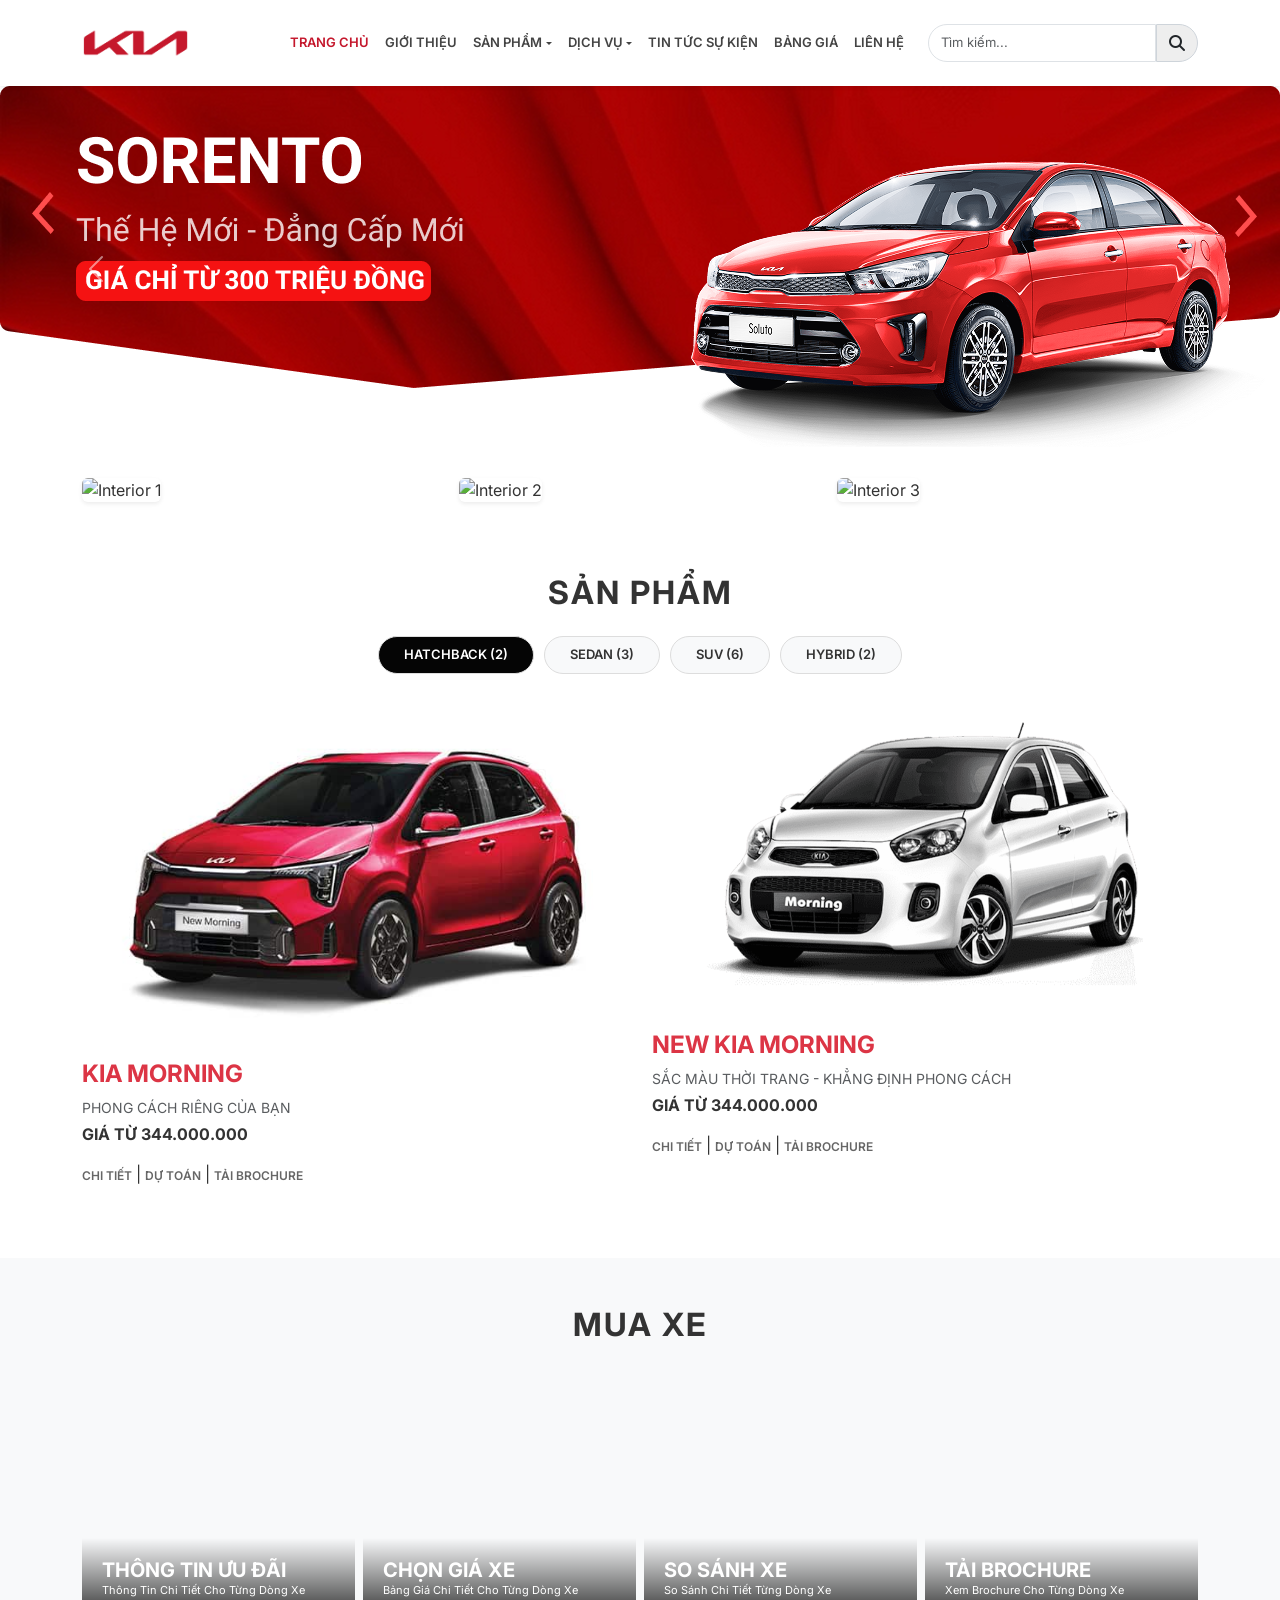
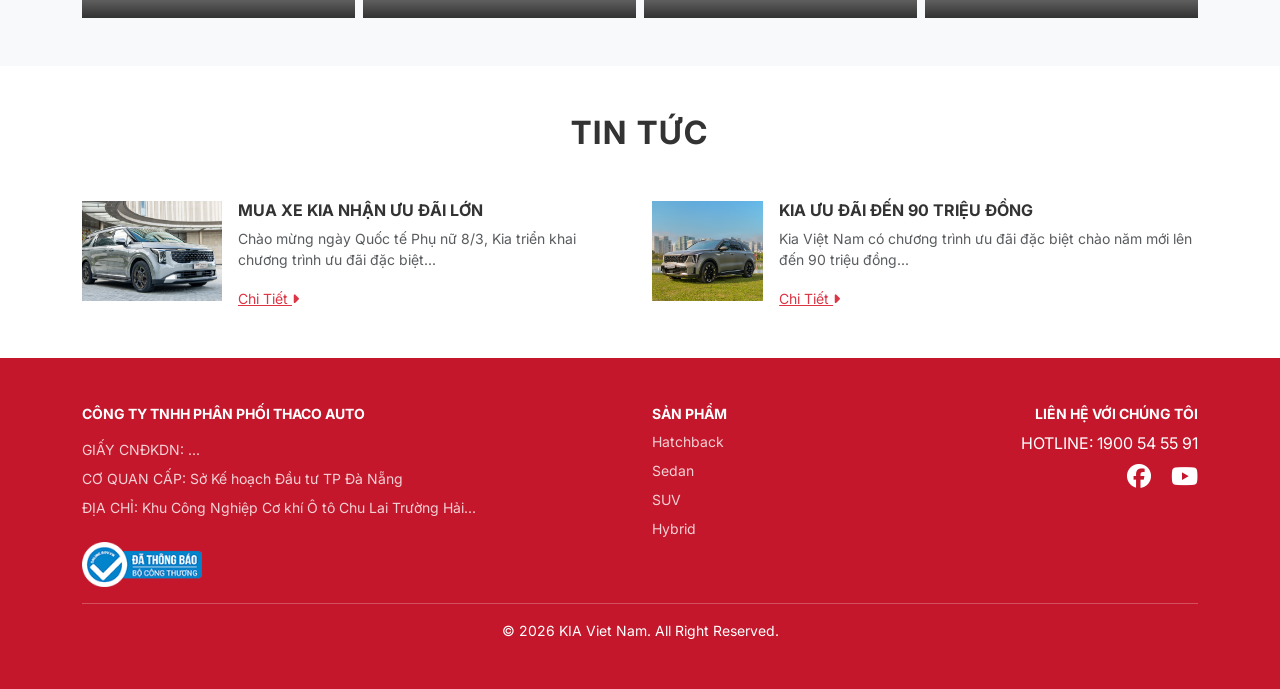
==== index.html @ 9da4e0af "Rename index5.html to index.html" ====
<!DOCTYPE html>
<html lang="vi">
<head>
    <meta charset="UTF-8">
    <meta name="viewport" content="width=device-width, initial-scale=1.0">
    <title>KIA Vietnam - Trang chủ</title>
    <link href="https://cdn.jsdelivr.net/npm/bootstrap@5.3.0/dist/css/bootstrap.min.css" rel="stylesheet">
    <link rel="stylesheet" href="https://cdnjs.cloudflare.com/ajax/libs/font-awesome/6.4.0/css/all.min.css">
    <link rel="stylesheet" href="style5.css">
</head>
<body>

    <nav class="navbar navbar-expand-lg navbar-light bg-white sticky-top shadow-sm">
        <div class="container">
            <a class="navbar-brand" href="#">
                <img src="images/KIA-Logo.png" alt="Kia Logo" height="60">
            </a>
            <button class="navbar-toggler" type="button" data-bs-toggle="collapse" data-bs-target="#navbarNav">
                <span class="navbar-toggler-icon"></span>
            </button>
            <div class="collapse navbar-collapse" id="navbarNav">
                <ul class="navbar-nav ms-auto mb-2 mb-lg-0 me-3">
                    <li class="nav-item"><a class="nav-link active" href="#">TRANG CHỦ</a></li>
                    <li class="nav-item"><a class="nav-link" href="#">GIỚI THIỆU</a></li>
                    <li class="nav-item dropdown">
                        <a class="nav-link dropdown-toggle" href="#" role="button" data-bs-toggle="dropdown">SẢN PHẨM</a>
                        <ul class="dropdown-menu">
                            <li><a class="dropdown-item" href="#">Hatchback</a></li>
                            <li><a class="dropdown-item" href="#">Sedan</a></li>
                            <li><a class="dropdown-item" href="#">SUV</a></li>
                        </ul>
                    </li>
                    <li class="nav-item dropdown">
                        <a class="nav-link dropdown-toggle" href="#" role="button" data-bs-toggle="dropdown">DỊCH VỤ</a>
                    </li>
                    <li class="nav-item"><a class="nav-link" href="#">TIN TỨC SỰ KIỆN</a></li>
                    <li class="nav-item"><a class="nav-link" href="#">BẢNG GIÁ</a></li>
                    <li class="nav-item"><a class="nav-link" href="#">LIÊN HỆ</a></li>
                </ul>
                <form class="d-flex search-box">
                    <input class="form-control" type="search" placeholder="Tìm kiếm...">
                    <button class="btn" type="submit"><i class="fas fa-search"></i></button>
                </form>
            </div>
        </div>
    </nav>

    <div id="carouselExampleAutoplaying" class="carousel slide" data-bs-ride="carousel">
  <div class="carousel-inner">
    <div class="carousel-item active">
      <img src="images/Hero_Section.png" class="d-block w-100" alt="...">
    </div>
    <div class="carousel-item">
      <img src="..." class="d-block w-100" alt="...">
    </div>
    <div class="carousel-item">
      <img src="..." class="d-block w-100" alt="...">
    </div>
  </div>
  <button class="carousel-control-prev" type="button" data-bs-target="#carouselExampleAutoplaying" data-bs-slide="prev">
    <span class="carousel-control-prev-icon" aria-hidden="true"></span>
    <span class="visually-hidden">Previous</span>
  </button>
  <button class="carousel-control-next" type="button" data-bs-target="#carouselExampleAutoplaying" data-bs-slide="next">
    <span class="carousel-control-next-icon" aria-hidden="true"></span>
    <span class="visually-hidden">Next</span>
  </button>
</div>

    <div class="container my-4">
        <div class="row g-3">
            <div class="col-md-4"><img src="https://images.unsplash.com/photo-1549317661-bd32c8ce0db2?auto=format&fit=crop&w=600&q=80" class="img-fluid rounded shadow-sm" alt="Interior 1"></div>
            <div class="col-md-4"><img src="https://images.unsplash.com/photo-1541899481282-d53bffe3c35d?auto=format&fit=crop&w=600&q=80" class="img-fluid rounded shadow-sm" alt="Interior 2"></div>
            <div class="col-md-4"><img src="https://images.unsplash.com/photo-1503376780353-7e6692767b70?auto=format&fit=crop&w=600&q=80" class="img-fluid rounded shadow-sm" alt="Interior 3"></div>
        </div>
    </div>

    <section class="container py-5 text-center">
        <h2 class="section-title mb-4">SẢN PHẨM</h2>
        <ul class="nav nav-pills justify-content-center mb-5" id="pills-tab">
            <li class="nav-item"><button class="nav-link active">HATCHBACK (2)</button></li>
            <li class="nav-item"><button class="nav-link">SEDAN (3)</button></li>
            <li class="nav-item"><button class="nav-link">SUV (6)</button></li>
            <li class="nav-item"><button class="nav-link">HYBRID (2)</button></li>
        </ul>

        <div class="row">
            <div class="col-md-6 mb-4 text-start">
                <div class="product-card">
                    <img src="images/kiado.jpg" class="img-fluid" alt="Kia Morning">
                    <h4 class="mt-3 text-danger fw-bold">KIA MORNING</h4>
                    <p class="text-muted small mb-1">PHONG CÁCH RIÊNG CỦA BẠN</p>
                    <p class="fw-bold">GIÁ TỪ 344.000.000</p>
                    <div class="product-links">
                        <a href="#">CHI TIẾT</a> | <a href="#">DỰ TOÁN</a> | <a href="#">TẢI BROCHURE</a>
                    </div>
                </div>
            </div>
            <div class="col-md-6 mb-4 text-start">
                <div class="product-card">
                    <img src="images/trang.png" class="img-fluid" alt="New Kia Morning">
                    <h4 class="mt-3 text-danger fw-bold">NEW KIA MORNING</h4>
                    <p class="text-muted small mb-1">SẮC MÀU THỜI TRANG - KHẲNG ĐỊNH PHONG CÁCH</p>
                    <p class="fw-bold">GIÁ TỪ 344.000.000</p>
                    <div class="product-links">
                        <a href="#">CHI TIẾT</a> | <a href="#">DỰ TOÁN</a> | <a href="#">TẢI BROCHURE</a>
                    </div>
                </div>
            </div>
        </div>
    </section>

    <section class="container-fluid px-0 py-5 bg-light">
        <div class="container">
            <h2 class="text-center mb-4 section-title">MUA XE</h2>
            <div class="row g-2">
                <div class="col-md-3">
                    <div class="tool-card" style="background-image: url('https://images.unsplash.com/photo-1562141989-c5c79ac8f576?auto=format&fit=crop&w=400&q=80');">
                        <div class="tool-overlay">
                            <h5>THÔNG TIN ƯU ĐÃI</h5>
                            <p>Thông Tin Chi Tiết Cho Từng Dòng Xe</p>
                        </div>
                    </div>
                </div>
                <div class="col-md-3">
                    <div class="tool-card" style="background-image: url('https://images.unsplash.com/photo-1492144534655-ae79c964c9d7?auto=format&fit=crop&w=400&q=80');">
                        <div class="tool-overlay">
                            <h5>CHỌN GIÁ XE</h5>
                            <p>Bảng Giá Chi Tiết Cho Từng Dòng Xe</p>
                        </div>
                    </div>
                </div>
                <div class="col-md-3">
                    <div class="tool-card" style="background-image: url('https://images.unsplash.com/photo-1533473359331-0135ef1b58bf?auto=format&fit=crop&w=400&q=80');">
                        <div class="tool-overlay">
                            <h5>SO SÁNH XE</h5>
                            <p>So Sánh Chi Tiết Từng Dòng Xe</p>
                        </div>
                    </div>
                </div>
                <div class="col-md-3">
                    <div class="tool-card" style="background-image: url('https://images.unsplash.com/photo-1552519507-da3b142c6e3d?auto=format&fit=crop&w=400&q=80');">
                        <div class="tool-overlay">
                            <h5>TẢI BROCHURE</h5>
                            <p>Xem Brochure Cho Từng Dòng Xe</p>
                        </div>
                    </div>
                </div>
            </div>
        </div>
    </section>

    <section class="container py-5">
        <h2 class="text-center mb-5 section-title">TIN TỨC</h2>
        <div class="row g-4">
            <div class="col-md-6">
                <div class="news-item d-flex">
                    <img src="images/tt1.jpg" alt="News">
                    <div class="ms-3">
                        <h6 class="fw-bold">MUA XE KIA NHẬN ƯU ĐÃI LỚN</h6>
                        <p class="small text-muted">Chào mừng ngày Quốc tế Phụ nữ 8/3, Kia triển khai chương trình ưu đãi đặc biệt...</p>
                        <a href="#" class="text-danger small">Chi Tiết <i class="fas fa-caret-right"></i></a>
                    </div>
                    
                </div>
            </div>
            <div class="col-md-6">
                <div class="news-item d-flex">
                    <img src="images/tt2.jpg" alt="News">
                    <div class="ms-3">
                        <h6 class="fw-bold">KIA ƯU ĐÃI ĐẾN 90 TRIỆU ĐỒNG</h6>
                        <p class="small text-muted">Kia Việt Nam có chương trình ưu đãi đặc biệt chào năm mới lên đến 90 triệu đồng...</p>
                        <a href="#" class="text-danger small">Chi Tiết <i class="fas fa-caret-right"></i></a>
                    </div>
                </div>
            </div>
        </div>
    </section>

    <footer class="kia-footer text-white py-5">
        <div class="container">
            <div class="row">
                <div class="col-md-6">
                    <h6 class="fw-bold">CÔNG TY TNHH PHÂN PHỐI THACO AUTO</h6>
                    <ul class="list-unstyled small text-light mt-3">
                        <li>GIẤY CNĐKDN: ...</li>
                        <li>CƠ QUAN CẤP: Sở Kế hoạch Đầu tư TP Đà Nẵng</li>
                        <li>ĐỊA CHỈ: Khu Công Nghiệp Cơ khí Ô tô Chu Lai Trường Hải...</li>
                    </ul>
                    <img src="images/bct.png" width="120" class="mt-2">
                </div>
                <div class="col-md-2">
                    <h6 class="fw-bold">SẢN PHẨM</h6>
                    <ul class="list-unstyled small">
                        <li>Hatchback</li>
                        <li>Sedan</li>
                        <li>SUV</li>
                        <li>Hybrid</li>
                    </ul>
                </div>
                <div class="col-md-4 text-md-end">
                    <h6 class="fw-bold">LIÊN HỆ VỚI CHÚNG TÔI</h6>
                    <p class="mb-1">HOTLINE: 1900 54 55 91</p>
                    <div class="social-icons">
                        <a href="#" class="text-white me-3 fs-4"><i class="fab fa-facebook"></i></a>
                        <a href="#" class="text-white fs-4"><i class="fab fa-youtube"></i></a>
                    </div>
                </div>
            </div>
            <hr>
            <p class="text-center small mb-0">© 2026 KIA Viet Nam. All Right Reserved.</p>
        </div>
    </footer>

    <script src="https://cdn.jsdelivr.net/npm/bootstrap@5.3.0/dist/js/bootstrap.bundle.min.js"></script>
</body>
</html>
---- style5.css ----
/* Google Font Fallback */
@import url('https://fonts.googleapis.com/css2?family=Inter:wght@300;400;600;700&display=swap');

:root {
    --kia-red: #C4172C;
    --kia-dark: #050505;
}

body {
    font-family: 'Inter', sans-serif;
    color: #333;
}

/* Navbar */
.nav-link {
    font-size: 13px;
    font-weight: 600;
    color: #444 !important;
}

.nav-link.active {
    color: var(--kia-red) !important;
}

.dropdown-toggle::after {
    border-top: .3em solid;
    vertical-align: middle;
}

.search-box .form-control {
    border-radius: 20px 0 0 20px;
    font-size: 13px;
}

.search-box .btn {
    border-radius: 0 20px 20px 0;
    background: #eee;
    border: 1px solid #ced4da;
}

/* Hero Section */
.hero-banner {
    height: 500px;
    background-size: cover;
    background-position: center;
}

.hero-text-box {
    position: absolute;
    top: 50px;
    left: 0;
    color: white;
}

.hero-text-box h1 {
    font-size: 4rem;
    font-weight: 800;
    margin-bottom: 0;
}

.hero-text-box p {
    font-size: 1.5rem;
    font-weight: 300;
}

.price-tag {
    background: var(--kia-red);
    display: inline-block;
    padding: 10px 25px;
    font-weight: bold;
    border-radius: 5px;
    margin-top: 15px;
}

/* Section Titles */
.section-title {
    font-weight: 700;
    letter-spacing: 2px;
}

/* Tabs */
.nav-pills .nav-link {
    border-radius: 50px;
    background: #f8f9fa;
    margin: 0 5px;
    color: #333 !important;
    border: 1px solid #ddd;
    padding: 8px 25px;
}

.nav-pills .nav-link.active {
    background-color: var(--kia-dark) !important;
    color: white !important;
}

/* Product Cards */
.product-card {
    transition: transform 0.3s;
}

.product-card:hover {
    transform: translateY(-5px);
}

.product-links a {
    text-decoration: none;
    color: #666;
    font-size: 12px;
    font-weight: 600;
}

.product-links a:hover {
    color: var(--kia-red);
}

/* Tool Cards (Mua Xe) */
.tool-card {
    height: 250px;
    background-size: cover;
    background-position: center;
    position: relative;
    overflow: hidden;
}

.tool-overlay {
    position: absolute;
    bottom: 0;
    left: 0;
    width: 100%;
    padding: 20px;
    background: linear-gradient(transparent, rgba(0,0,0,0.8));
    color: white;
}

.tool-overlay h5 {
    font-weight: bold;
    margin-bottom: 0;
}

.tool-overlay p {
    font-size: 11px;
    margin-bottom: 0;
}

/* News Section */
.news-item img {
    width: 140px;
    height: 100px;
    object-fit: cover;
}

/* Footer */
.kia-footer {
    background-color: var(--kia-red);
}

.kia-footer h6 {
    font-size: 14px;
}

.kia-footer ul li {
    margin-bottom: 8px;
    color: rgba(255,255,255,0.8);
}
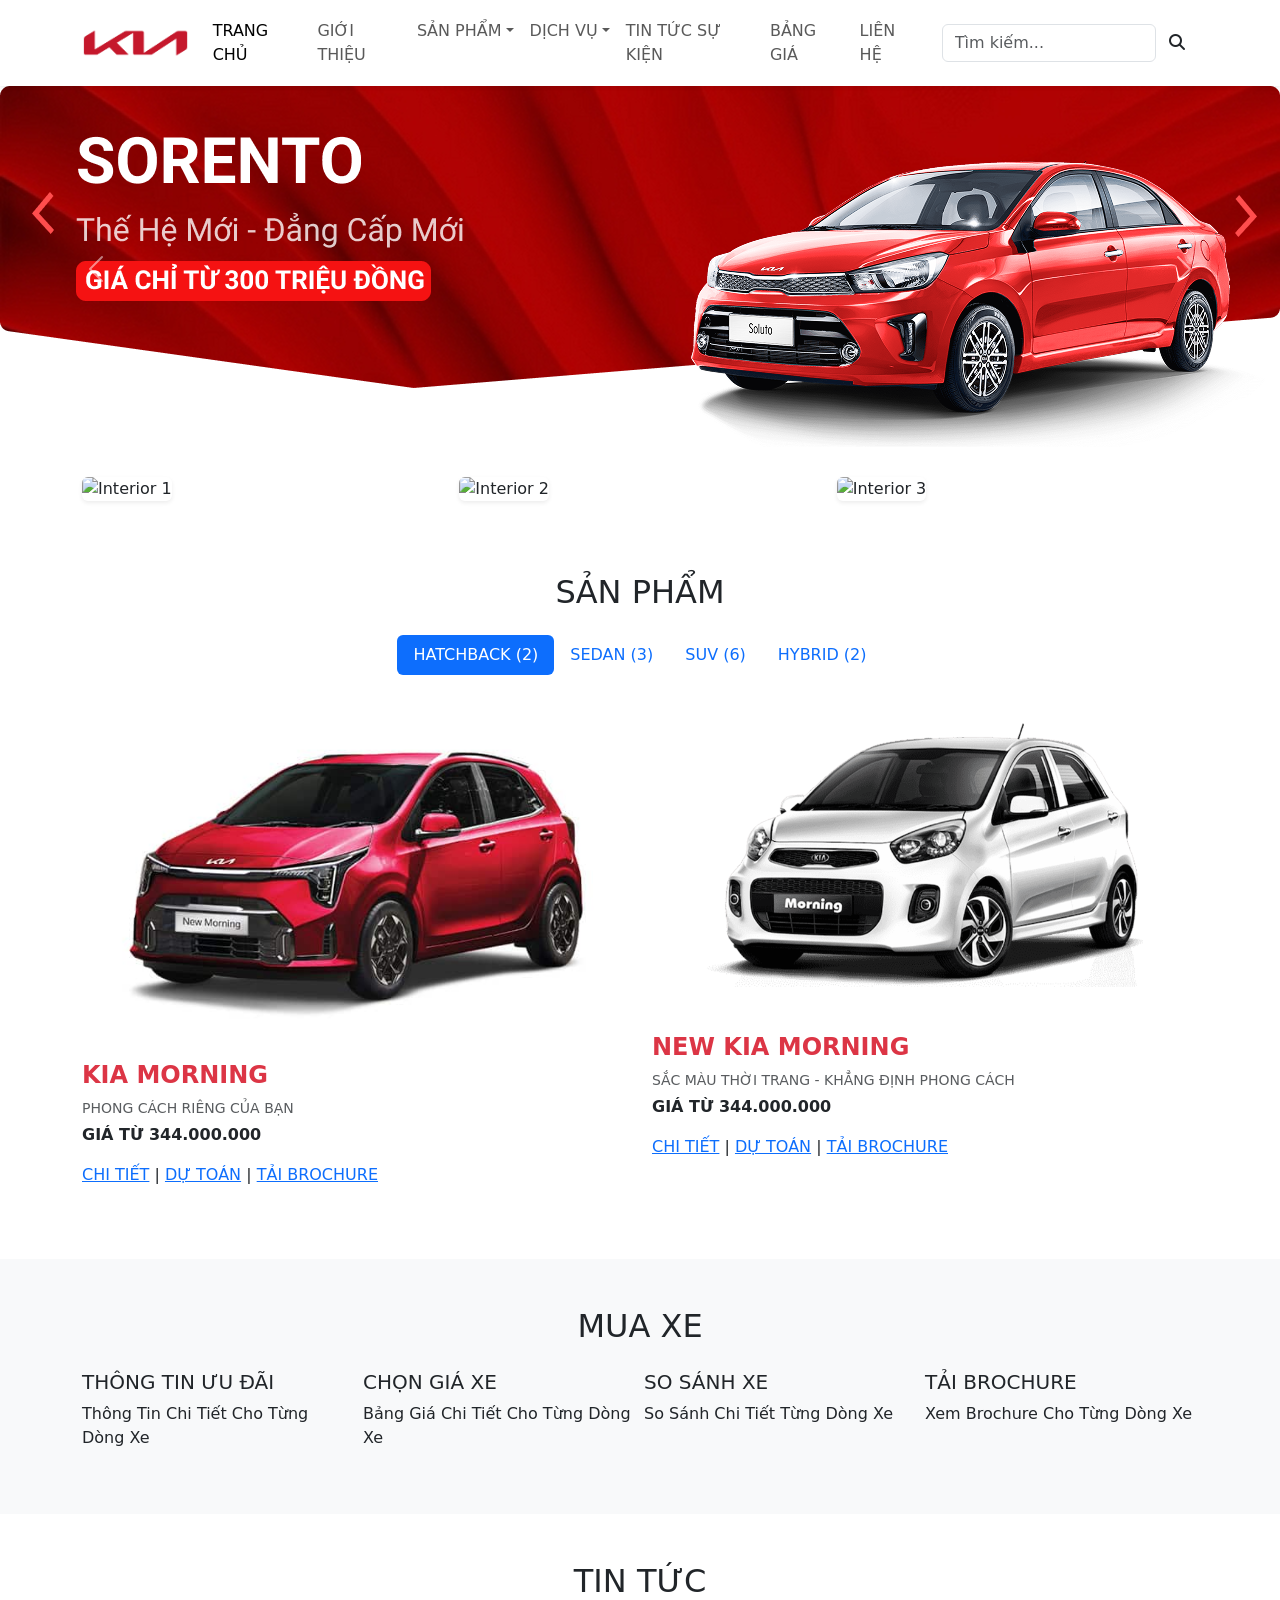
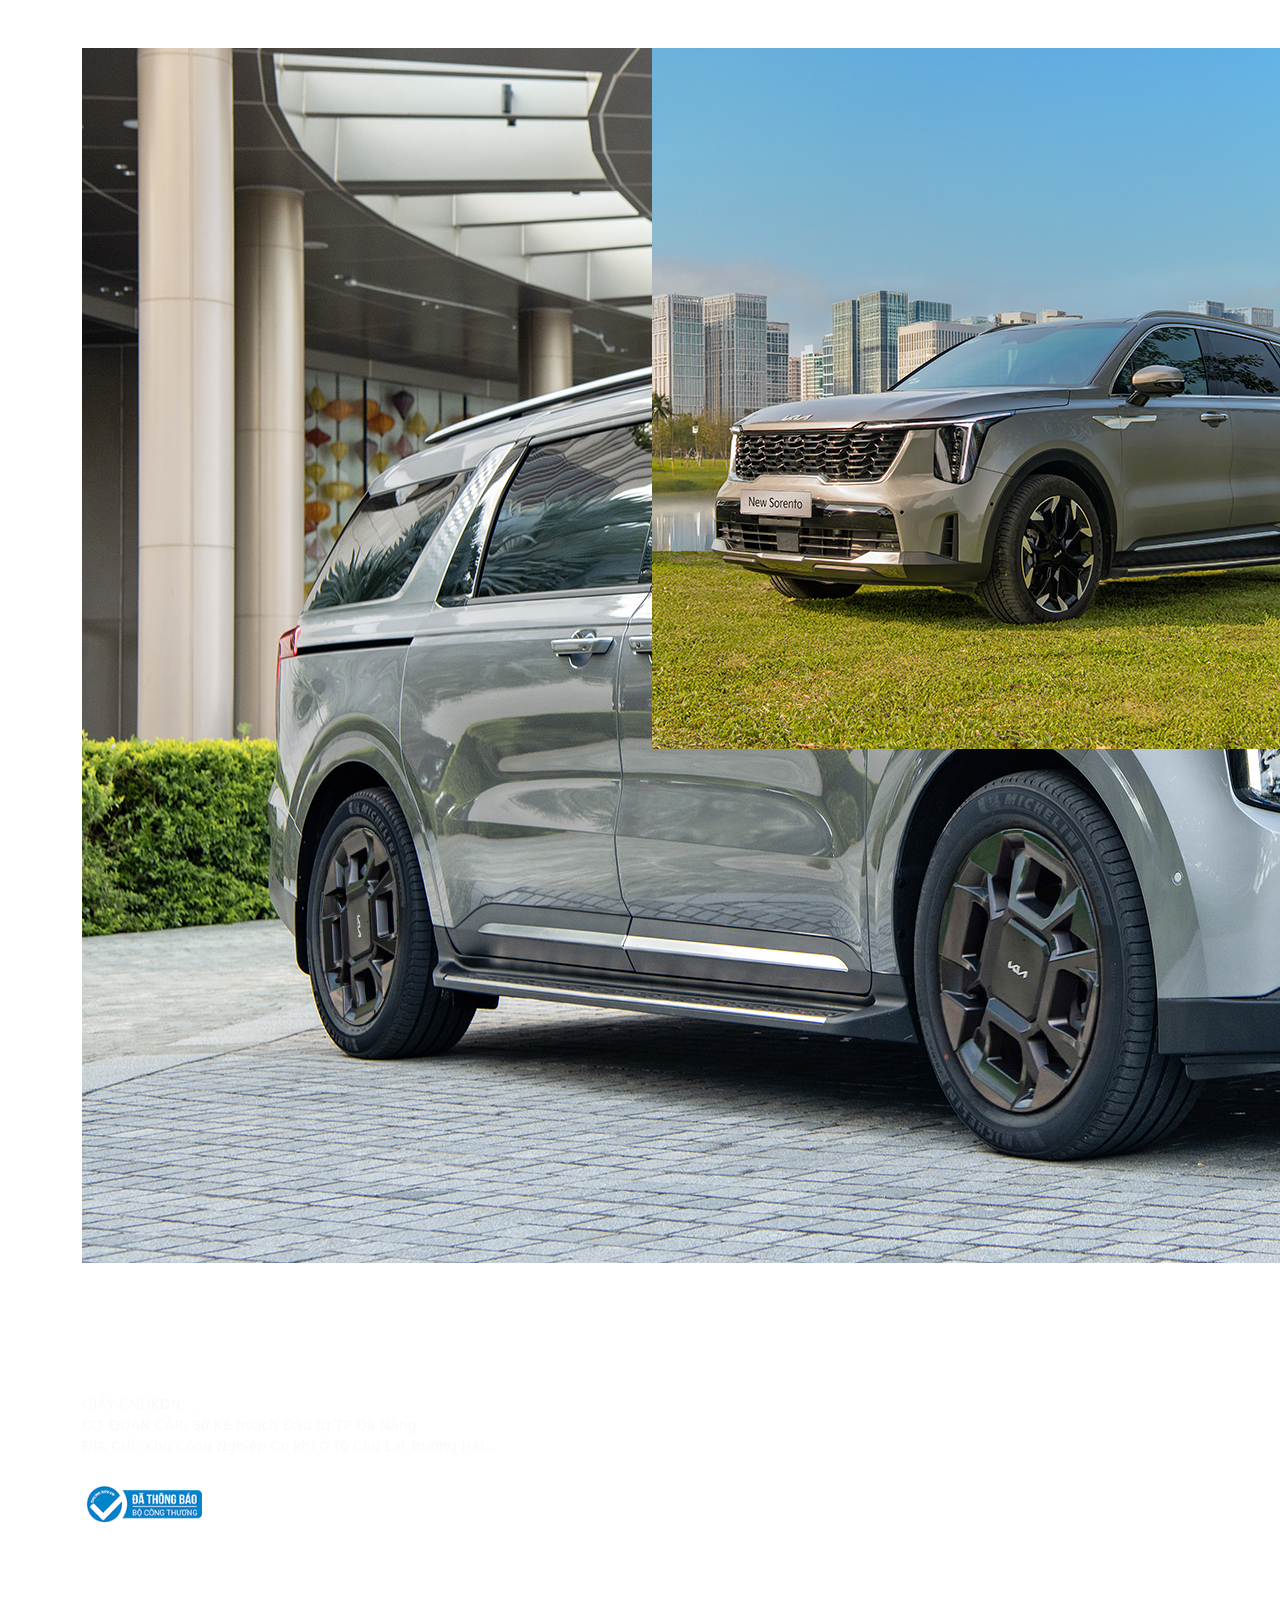
==== commit 60d15291: "Update index.html" ====
--- a/index.html
+++ b/index.html
@@ -6,7 +6,7 @@
     <title>KIA Vietnam - Trang chủ</title>
     <link href="https://cdn.jsdelivr.net/npm/bootstrap@5.3.0/dist/css/bootstrap.min.css" rel="stylesheet">
     <link rel="stylesheet" href="https://cdnjs.cloudflare.com/ajax/libs/font-awesome/6.4.0/css/all.min.css">
-    <link rel="stylesheet" href="style5.css">
+    <link rel="stylesheet" href="style.css">
 </head>
 <body>
 
